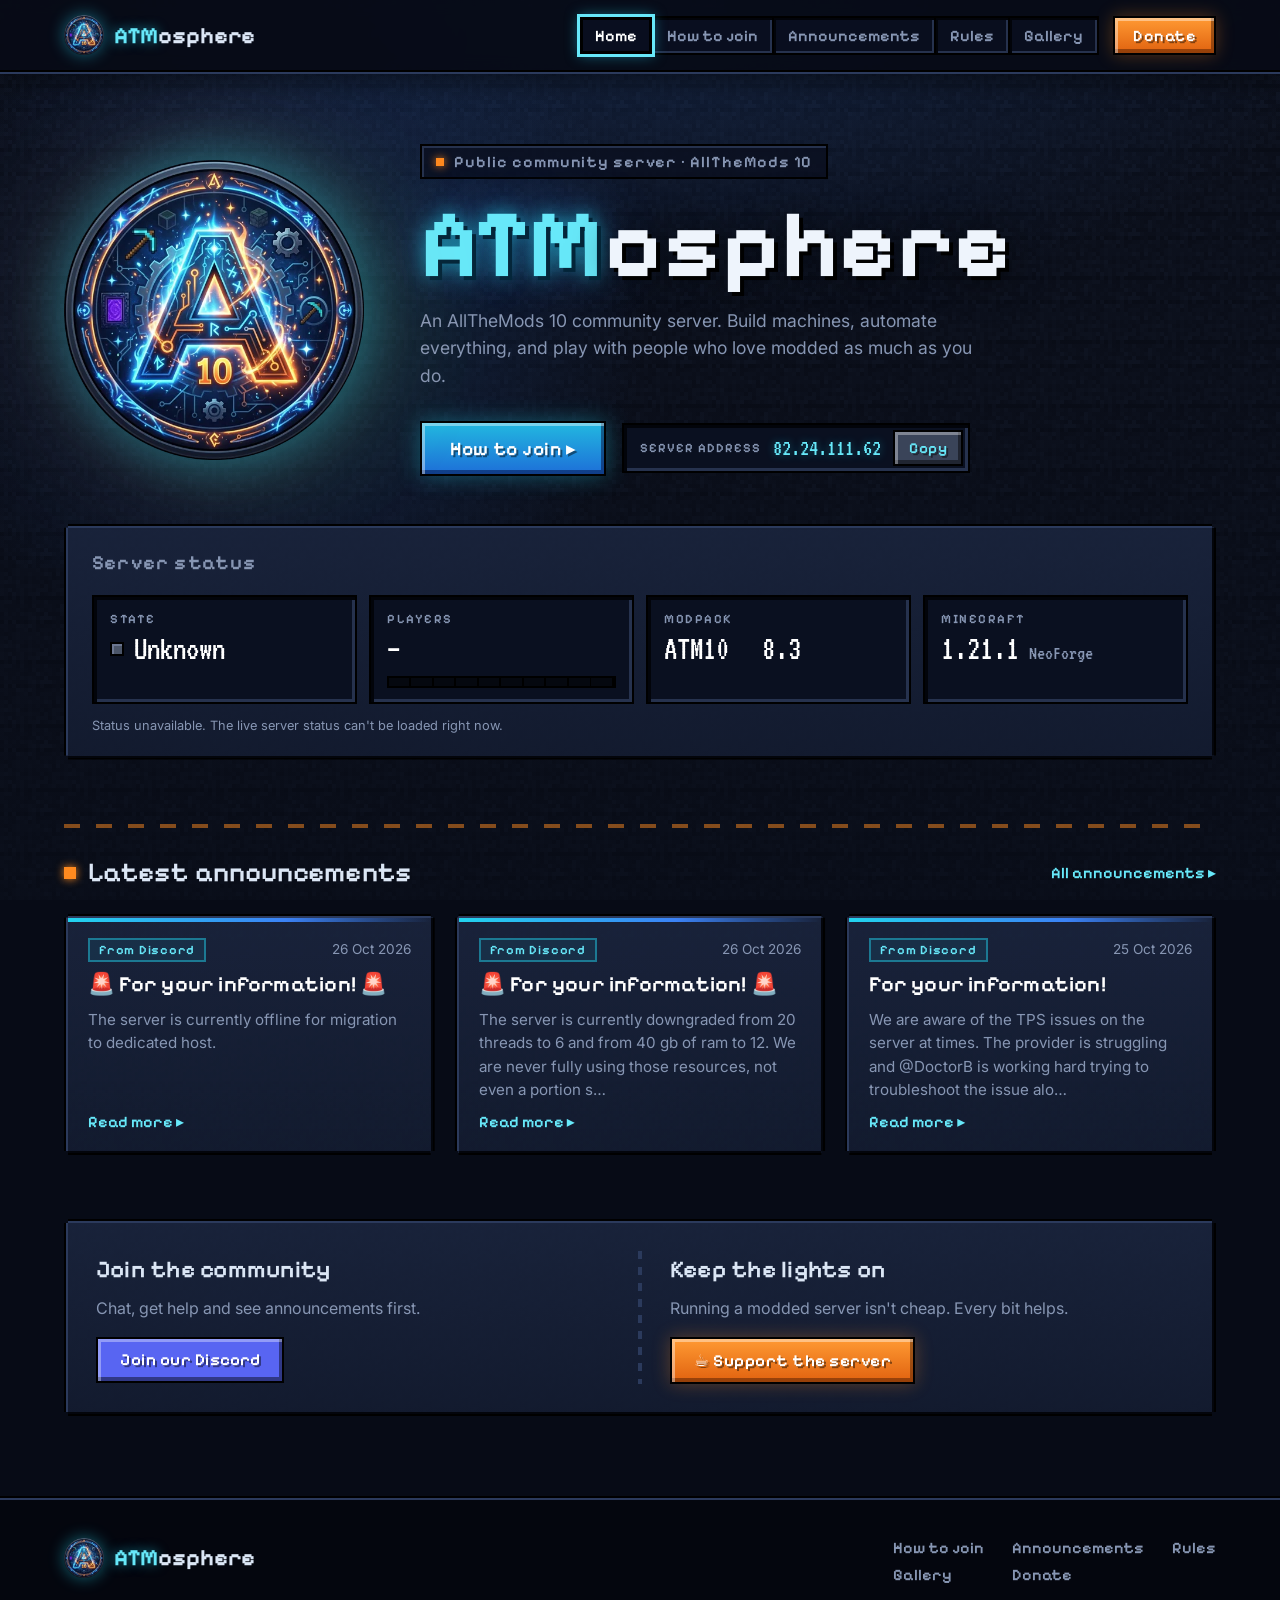
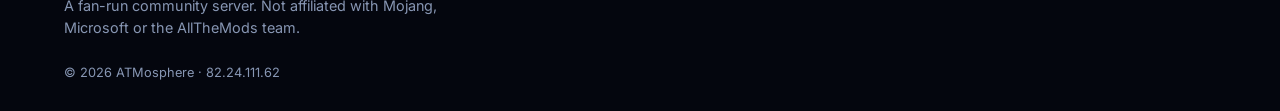
==== site/index.html @ a8f4a495 "Add the ATMosphere community site. Static site, Discord updater, and GitHub Pages workflow as the re" ====
<!DOCTYPE html>
<html lang="en">
<head>
<meta charset="utf-8">
<meta name="viewport" content="width=device-width, initial-scale=1">
<title>ATMosphere · AllTheMods 10 community server</title>
<meta name="description" content="ATMosphere, an AllTheMods 10 community Minecraft server.">
<link rel="icon" href="assets/atmosphere-logo-128.png">
<link rel="preconnect" href="https://fonts.googleapis.com">
<link rel="preconnect" href="https://fonts.gstatic.com" crossorigin>
<link href="https://fonts.googleapis.com/css2?family=Pixelify+Sans:wght@500;600;700&family=VT323&family=Inter:wght@400;500;600&display=swap" rel="stylesheet">
<link rel="stylesheet" href="css/style.css">
</head>
<body data-page="home">
<div class="mock-banner" id="placeholder-banner" hidden></div>

<header class="topbar">
  <div class="wrap topbar-inner">
    <a href="index.html" class="brand">
      <img src="assets/atmosphere-logo-128.webp" alt="" width="40" height="40">
      <span><span class="atm">ATM</span>osphere</span>
    </a>
    <input type="checkbox" id="navtoggle" class="navtoggle" aria-label="Menu">
    <label for="navtoggle" class="burger" aria-hidden="true"><span></span><span></span><span></span></label>
    <nav class="nav hotbar" aria-label="Main">
      <a href="index.html" class="slot active">Home</a>
      <a href="join.html" class="slot">How to join</a>
      <a href="announcements.html" class="slot">Announcements</a>
      <a href="rules.html" class="slot">Rules</a>
      <a href="gallery.html" class="slot">Gallery</a>
      <a href="donate.html" class="mc-btn mc-btn-orange nav-donate">Donate</a>
    </nav>
  </div>
</header>
<main>
  <section class="hero">
    <div class="wrap hero-inner">
      <div class="hero-logo">
        <img src="assets/atmosphere-logo-512.webp" alt="ATMosphere server logo" width="300" height="300">
      </div>
      <div class="hero-text">
        <p class="eyebrow"><span class="pix-dot"></span> Public community server · AllTheMods 10</p>
        <h1 class="logo"><span class="atm">ATM</span>osphere</h1>
        <p class="tagline">An AllTheMods 10 community server. Build machines, automate everything, and play with people who love modded as much as you do.</p>
        <div class="hero-actions">
          <a href="join.html" class="mc-btn mc-btn-cyan big">How to join ▸</a>
          <div class="ip-box">
            <span class="ip-label">Server address</span>
            <code data-cfg-text="server_address">82.24.111.62</code>
            <button type="button" class="mc-btn mc-btn-stone small" data-copy="server_address">Copy</button>
          </div>
        </div>
      </div>
    </div>
  </section>

  <section class="wrap status-section">
    <div class="panel status" id="status">
      <div class="panel-head">
        <h2>Server status</h2>
        <span class="tag tag-orange" data-st="tag" hidden>Example data</span>
      </div>
      <div class="status-grid">
        <div class="mc-slot stat">
          <span class="stat-label">State</span>
          <span class="stat-value"><span class="lamp off"></span><span data-st="state">Checking…</span></span>
        </div>
        <div class="mc-slot stat stat-players">
          <span class="stat-label">Players</span>
          <span class="stat-value"><span data-st="players">–</span> <small data-st="max"></small></span>
          <div class="xpbar"><div style="width:0"></div></div>
        </div>
        <div class="mc-slot stat">
          <span class="stat-label">Modpack</span>
          <span class="stat-value" data-st="version"><span data-cfg-text="modpack.short">ATM10</span>&nbsp;<span data-cfg-text="modpack.version">8.3</span></span>
        </div>
        <div class="mc-slot stat">
          <span class="stat-label">Minecraft</span>
          <span class="stat-value"><span data-st="mc">1.21.1</span> <small>NeoForge</small></span>
        </div>
      </div>
      <p class="status-updated" data-st="updated"></p>
    </div>
  </section>

  <section class="wrap news">
    <div class="section-head">
      <h2>Latest announcements</h2>
      <a href="announcements.html" class="link">All announcements ▸</a>
    </div>
    <div class="cards" id="latest-ann"><div class="panel state-msg">Loading announcements…</div></div>
  </section>

  <section class="wrap">
    <div class="panel cta-strip">
      <div class="cta">
        <h3>Join the community</h3>
        <p>Chat, get help and see announcements first.</p>
        <a href="https://discord.gg/n6RMet9ge8" data-cfg-href="discord_invite" target="_blank" rel="noopener" class="mc-btn mc-btn-discord">Join our Discord</a>
      </div>
      <div class="cta-divider"></div>
      <div class="cta">
        <h3>Keep the lights on</h3>
        <p>Running a modded server isn't cheap. Every bit helps.</p>
        <a href="donate.html" class="mc-btn mc-btn-orange">☕ Support the server</a>
      </div>
    </div>
  </section>
</main>
<footer class="footer">
  <div class="wrap footer-inner">
    <div>
      <a href="index.html" class="brand">
        <img src="assets/atmosphere-logo-128.webp" alt="" width="40" height="40">
        <span><span class="atm">ATM</span>osphere</span>
      </a>
      <p class="muted">A fan-run community server. Not affiliated with Mojang, Microsoft or the AllTheMods team.</p>
    </div>
    <nav class="footer-nav" aria-label="Footer">
      <a href="join.html">How to join</a><a href="announcements.html">Announcements</a>
      <a href="rules.html">Rules</a><a href="gallery.html">Gallery</a><a href="donate.html">Donate</a>
    </nav>
  </div>
  <div class="wrap muted small">© <span data-year>2026</span> ATMosphere · <span data-cfg-text="server_address">82.24.111.62</span></div>
</footer>
<script src="js/common.js"></script>
<script src="js/home.js"></script>
</body>
</html>
---- site/css/style.css ----
:root{
  --bg:#070b16; --bg2:#0c1324; --panel:#121a2e; --panel2:#18223a;
  --edge-hi:#2b3a5c; --edge-lo:#03050b;
  --text:#dbe6f5; --muted:#8796b3;
  --cyan:#22d3ee; --cyan-bright:#67e8f9; --blue:#3b82f6; --blue-deep:#1e3a8a;
  --orange:#ff8a1f; --orange-deep:#c2410c; --orange-bright:#ffb35c;
  --discord:#5865f2;
  --px:4px; /* one "pixel" of the blocky style */
  --pixel:"Pixelify Sans",system-ui,sans-serif;
}
*{box-sizing:border-box;margin:0;padding:0}
body{
  font-family:Inter,system-ui,sans-serif;color:var(--text);line-height:1.55;
  background-color:var(--bg);
  background-image:
    radial-gradient(ellipse 80% 50% at 50% 0%,rgba(59,130,246,.16),transparent 70%),
    linear-gradient(rgba(7,11,22,.72),rgba(7,11,22,.86)),
    url(../assets/block-tile.png);
  background-size:auto,auto,64px 64px;
  image-rendering:pixelated;
  background-attachment:fixed;
}
img{image-rendering:auto}
a{color:inherit;text-decoration:none}
.wrap{max-width:1200px;margin:0 auto;padding:0 24px}
h1,h2,h3{font-family:var(--pixel);font-weight:600;letter-spacing:.01em}
h2{font-size:1.7rem}
.muted{color:var(--muted)} .small{font-size:.8rem}
.atm{color:var(--cyan-bright);text-shadow:0 0 12px rgba(34,211,238,.6)}

.mock-banner{background:repeating-linear-gradient(45deg,#2a1606 0 12px,#341c08 12px 24px);color:var(--orange-bright);
  text-align:center;font:600 .85rem/1 var(--pixel);letter-spacing:.12em;text-transform:uppercase;padding:7px;border-bottom:2px solid #000}

/* ---------- Minecraft-style buttons (hard pixel bevel) ---------- */
.mc-btn{--face:#5a6378;--hi:rgba(255,255,255,.35);--lo:rgba(0,0,0,.45);
  display:inline-flex;align-items:center;justify-content:center;gap:8px;
  font:600 1.05rem var(--pixel);letter-spacing:.03em;color:#fff;text-shadow:2px 2px 0 rgba(0,0,0,.45);
  padding:11px 22px;border:2px solid #000;border-radius:0;cursor:pointer;background:var(--face);
  box-shadow:inset 3px 3px 0 var(--hi),inset -3px -4px 0 var(--lo);transition:filter .12s,transform .05s}
.mc-btn:hover{filter:brightness(1.15)}
.mc-btn:active{transform:translateY(1px);box-shadow:inset 3px 3px 0 var(--lo),inset -3px -3px 0 var(--hi)}
.mc-btn.big{font-size:1.2rem;padding:14px 28px}
.mc-btn.small{font-size:.95rem;padding:7px 14px}
.mc-btn-cyan{--face:linear-gradient(180deg,#22b8e0,#1d6fd8);color:#fff;box-shadow:inset 3px 3px 0 rgba(255,255,255,.4),inset -3px -4px 0 rgba(0,0,40,.45),0 0 22px rgba(34,211,238,.35)}
.mc-btn-orange{--face:linear-gradient(180deg,#ff9a33,#e0620f);box-shadow:inset 3px 3px 0 rgba(255,255,255,.4),inset -3px -4px 0 rgba(60,20,0,.45),0 0 18px rgba(255,138,31,.3)}
.mc-btn-stone{--face:#3a4459;color:var(--cyan-bright)}
.mc-btn-discord{--face:var(--discord)}

/* ---------- Panels with stepped pixel corners ---------- */
.panel{
  position:relative;background:
    linear-gradient(180deg,rgba(24,34,58,.94),rgba(18,26,46,.96)),
    url(../assets/panel-tile.png);
  background-size:auto,48px 48px;
  border:2px solid #000;
  box-shadow:inset 2px 2px 0 var(--edge-hi),inset -2px -2px 0 var(--edge-lo),0 10px 28px rgba(0,0,0,.45);
  clip-path:polygon(0 var(--px),var(--px) var(--px),var(--px) 0,calc(100% - var(--px)) 0,calc(100% - var(--px)) var(--px),100% var(--px),
    100% calc(100% - var(--px)),calc(100% - var(--px)) calc(100% - var(--px)),calc(100% - var(--px)) 100%,var(--px) 100%,var(--px) calc(100% - var(--px)),0 calc(100% - var(--px)));
}

/* inventory slot */
.mc-slot{background:#0a1020;border:2px solid #000;
  box-shadow:inset 3px 3px 0 #02040a,inset -3px -3px 0 #26324e}

/* ---------- Top bar with hotbar menu ---------- */
.topbar{position:sticky;top:0;z-index:10;background:rgba(7,11,22,.9);backdrop-filter:blur(8px);
  border-bottom:2px solid #000;box-shadow:0 2px 0 var(--edge-hi),0 8px 24px rgba(0,0,0,.5)}
.topbar-inner{display:flex;align-items:center;justify-content:space-between;height:70px}
.brand{display:inline-flex;align-items:center;gap:10px;font:700 1.45rem var(--pixel)}
.brand img{width:40px;height:40px;filter:drop-shadow(0 0 8px rgba(34,211,238,.45))}
.hotbar{display:flex;align-items:center;gap:0}
.hotbar .slot{font:600 1rem var(--pixel);color:var(--muted);padding:8px 14px;
  background:rgba(10,16,32,.85);border:2px solid #000;margin-left:-2px;
  box-shadow:inset 2px 2px 0 #02040a,inset -2px -2px 0 #26324e;transition:color .12s}
.hotbar .slot:hover{color:var(--text)}
.hotbar .slot.active{color:#fff;position:relative;z-index:1;
  outline:3px solid var(--cyan-bright);outline-offset:-1px;box-shadow:0 0 14px rgba(34,211,238,.5),inset 0 0 0 2px #000}
.nav-donate{margin-left:14px;padding:8px 18px;font-size:1rem}
.navtoggle,.burger{display:none}

/* ---------- Hero ---------- */
.hero{padding:72px 0 92px;position:relative;overflow:hidden;border-bottom:2px solid #000}
.hero::before{content:"";position:absolute;left:22%;top:50%;width:760px;height:760px;transform:translate(-50%,-50%);
  background:radial-gradient(circle,rgba(34,211,238,.18),rgba(59,130,246,.08) 40%,transparent 68%);pointer-events:none}
.hero::after{content:"";position:absolute;left:0;right:0;bottom:0;height:var(--px);
  background:repeating-linear-gradient(90deg,var(--orange) 0 16px,transparent 16px 32px);opacity:.55}
.hero-inner{position:relative;z-index:1;display:grid;grid-template-columns:auto 1fr;gap:56px;align-items:center}
.hero-logo img{width:300px;height:300px;display:block;filter:drop-shadow(0 0 28px rgba(34,211,238,.45)) drop-shadow(0 0 60px rgba(255,138,31,.15));
  animation:float 6s ease-in-out infinite}
@keyframes float{50%{transform:translateY(-8px)}}
.eyebrow{display:inline-flex;align-items:center;gap:10px;font:600 1rem var(--pixel);letter-spacing:.06em;color:var(--muted);
  padding:6px 14px;background:rgba(10,16,32,.8);border:2px solid #000;box-shadow:inset 2px 2px 0 #26324e}
.pix-dot{width:8px;height:8px;background:var(--orange);box-shadow:0 0 8px var(--orange)}
.logo{font:700 clamp(3.2rem,7.5vw,6.4rem)/1 var(--pixel);margin:18px 0 14px;color:#eef4fc;
  text-shadow:4px 4px 0 #000,0 0 40px rgba(0,0,0,.6)}
.logo .atm{color:var(--cyan-bright);text-shadow:4px 4px 0 #04263a,0 0 20px rgba(34,211,238,.7),0 0 56px rgba(59,130,246,.45)}
.tagline{max-width:560px;color:var(--muted);font-size:1.1rem}
.hero-actions{display:flex;align-items:center;gap:16px;margin-top:32px;flex-wrap:wrap}
.ip-box{display:flex;align-items:center;gap:12px;padding:5px 5px 5px 16px}
.ip-box{background:#0a1020;border:2px solid #000;box-shadow:inset 3px 3px 0 #02040a,inset -3px -3px 0 #26324e}
.ip-label{font:600 .8rem var(--pixel);letter-spacing:.08em;text-transform:uppercase;color:var(--muted)}
.ip-box code{font:1.45rem/1 VT323,monospace;color:var(--cyan-bright);text-shadow:0 0 8px rgba(34,211,238,.45)}

/* ---------- Status ---------- */
.status-section{margin-top:-44px;position:relative;z-index:2}
.status{padding:22px 26px}
.panel-head,.section-head{display:flex;align-items:center;justify-content:space-between;gap:12px}
.panel-head h2{font-size:1.25rem;color:var(--muted);letter-spacing:.06em}
.status-grid{display:grid;grid-template-columns:repeat(4,1fr);gap:12px;margin-top:16px}
.stat{padding:14px 16px}
.stat-label{display:block;font:600 .8rem var(--pixel);letter-spacing:.12em;text-transform:uppercase;color:var(--muted)}
.stat-value{display:flex;align-items:baseline;gap:10px;font:2.1rem/1.1 VT323,monospace;margin-top:4px;color:#fff}
.stat-value small{font-size:1.25rem;color:var(--muted)}
.lamp{width:14px;height:14px;flex:none;align-self:center;background:var(--orange);border:2px solid #000;
  box-shadow:inset 2px 2px 0 var(--orange-bright),0 0 10px var(--orange),0 0 22px rgba(255,138,31,.55);animation:pulse 2.4s infinite}
@keyframes pulse{50%{box-shadow:inset 2px 2px 0 var(--orange-bright),0 0 4px var(--orange),0 0 10px rgba(255,138,31,.3)}}
/* XP-bar style meter */
.xpbar{height:12px;margin-top:8px;background:#05080f;border:2px solid #000;position:relative;overflow:hidden}
.xpbar>div{height:100%;background:linear-gradient(180deg,var(--cyan-bright) 0 40%,var(--cyan) 40% 70%,var(--blue) 70%);box-shadow:0 0 10px rgba(34,211,238,.7)}
.xpbar::after{content:"";position:absolute;inset:0;background:repeating-linear-gradient(90deg,transparent 0 calc(10% - 2px),#000 calc(10% - 2px) 10%)}

.tag{font:600 .8rem var(--pixel);letter-spacing:.06em;padding:2px 9px;border:2px solid}
.tag-cyan{color:var(--cyan-bright);border-color:rgba(34,211,238,.45);background:rgba(34,211,238,.08)}
.tag-orange{color:var(--orange-bright);border-color:rgba(255,138,31,.5);background:rgba(255,138,31,.1)}

/* ---------- News ---------- */
.news{margin-top:64px}
.section-head h2::before{content:"";display:inline-block;width:12px;height:12px;background:var(--orange);margin-right:12px;
  box-shadow:0 0 8px var(--orange);vertical-align:2px}
.cards{display:grid;grid-template-columns:repeat(3,1fr);gap:20px;margin-top:20px}
.card{padding:22px;display:flex;flex-direction:column;gap:10px}
.card::before{content:"";position:absolute;top:2px;left:2px;right:2px;height:var(--px);background:linear-gradient(90deg,var(--cyan),var(--blue) 60%,transparent)}
.card:hover{filter:brightness(1.08)}
.card-meta{display:flex;justify-content:space-between;align-items:center;font-size:.85rem;color:var(--muted)}
.card h3{font-size:1.35rem;line-height:1.2;color:#fff}
.card p{color:var(--muted);font-size:.95rem;flex:1}
.link{font:600 1rem var(--pixel);color:var(--cyan-bright)}
.link:hover{color:var(--orange-bright)}

/* ---------- CTA ---------- */
.cta-strip{margin-top:64px;display:grid;grid-template-columns:1fr auto 1fr;gap:28px;padding:30px}
.cta{display:flex;flex-direction:column;align-items:flex-start;gap:8px}
.cta h3{font-size:1.5rem}
.cta p{color:var(--muted);margin-bottom:8px}
.cta-divider{width:4px;background:repeating-linear-gradient(180deg,var(--edge-hi) 0 8px,transparent 8px 16px)}

/* ---------- Footer ---------- */
.footer{margin-top:80px;padding:40px 0 28px;border-top:2px solid #000;box-shadow:inset 0 2px 0 var(--edge-hi);background:rgba(3,5,11,.75)}
.footer-inner{display:flex;justify-content:space-between;gap:32px;flex-wrap:wrap;margin-bottom:24px}
.footer-inner p{max-width:420px;margin-top:10px;font-size:.9rem}
.footer-nav{display:grid;grid-template-columns:repeat(3,auto);gap:8px 28px;align-content:start}
.footer-nav a{color:var(--muted);font:600 1rem var(--pixel)}
.footer-nav a:hover{color:var(--cyan-bright)}

/* ---------- Responsive ---------- */
@media (max-width:1100px){
  .burger{display:flex;flex-direction:column;gap:5px;cursor:pointer;padding:8px}
  .burger span{width:24px;height:3px;background:var(--text)}
  .nav{display:none;position:absolute;top:70px;left:0;right:0;flex-direction:column;align-items:stretch;background:var(--bg2);
    border-bottom:2px solid #000;padding:12px 24px 20px}
  .navtoggle:checked~.nav{display:flex}
  .hotbar .slot{margin:-2px 0 0}
  .nav-donate{margin:12px 0 0}
}
@media (max-width:980px){
  .hero-inner{grid-template-columns:1fr;text-align:center;gap:24px}
  .hero::before{left:50%;top:30%}
  .hero-logo img{width:220px;height:220px;margin:0 auto}
  .tagline{margin:0 auto}
  .hero-actions{justify-content:center}
  .status-grid{grid-template-columns:repeat(2,1fr)}
  .cards{grid-template-columns:1fr}
}
@media (max-width:600px){
  .wrap{padding:0 16px}
  .mock-banner{font-size:.7rem;letter-spacing:.06em}
  .brand{font-size:1.25rem}
  .brand img{width:34px;height:34px}
  .hero{padding:36px 0 72px}
  .hero-logo img{width:180px;height:180px}
  .eyebrow{font-size:.78rem;letter-spacing:.03em}
  .hero-actions{flex-direction:column;align-items:stretch}
  .ip-box{justify-content:space-between}
  .ip-label{display:none}
  .status{padding:18px}
  .stat{padding:12px}
  .stat-value{font-size:1.8rem}
  .cta-strip{grid-template-columns:1fr;padding:22px}
  .cta-divider{width:auto;height:4px;background:repeating-linear-gradient(90deg,var(--edge-hi) 0 8px,transparent 8px 16px)}
  .cta .mc-btn{align-self:stretch}
  .footer-nav{grid-template-columns:repeat(2,auto)}
}

/* review fixes */
.hero{border-bottom:0}
.hero::after{display:none}
body{background-image:
    radial-gradient(ellipse 80% 50% at 50% 0%,rgba(59,130,246,.16),transparent 70%),
    linear-gradient(rgba(7,11,22,.55),rgba(7,11,22,.78)),
    url(../assets/block-tile.png)}
.news .section-head{padding-top:28px;background:repeating-linear-gradient(90deg,rgba(255,138,31,.5) 0 16px,transparent 16px 32px) top/100% 4px no-repeat}
@media (max-width:600px){.cta .mc-btn{font-size:.95rem;padding:11px 12px;white-space:nowrap}}

/* =================== Full-site components =================== */
[hidden]{display:none!important}
.mock-banner.hide{display:none}
.nav-donate.active{outline:3px solid var(--cyan-bright);outline-offset:1px}
main{min-height:50vh}

/* inner page header */
.page-hero{padding:56px 0 40px;position:relative;overflow:hidden}
.page-hero::before{content:"";position:absolute;left:50%;top:0;width:900px;height:360px;transform:translateX(-50%);
  background:radial-gradient(ellipse,rgba(34,211,238,.13),transparent 65%);pointer-events:none}
.page-hero .wrap{position:relative}
.page-hero h1{font:700 clamp(2.4rem,5vw,3.8rem)/1.05 var(--pixel);color:#eef4fc;text-shadow:3px 3px 0 #000}
.page-hero h1 .hl{color:var(--cyan-bright);text-shadow:3px 3px 0 #04263a,0 0 18px rgba(34,211,238,.55)}
.page-hero p{color:var(--muted);font-size:1.1rem;max-width:680px;margin-top:12px}
.crumb{font:600 .9rem var(--pixel);color:var(--muted);margin-bottom:10px;letter-spacing:.04em}
.crumb a{color:var(--cyan-bright)}
.section{margin-top:40px}
.notice{display:flex;gap:12px;align-items:flex-start;padding:14px 18px;background:rgba(255,138,31,.08);border:2px solid rgba(255,138,31,.45);color:var(--text)}
.notice strong{font-family:var(--pixel);color:var(--orange-bright)}
.state-msg{padding:28px;text-align:center;color:var(--muted);font-family:var(--pixel);font-size:1.1rem}

/* status unavailable */
.lamp.off{background:#4b5568;box-shadow:inset 2px 2px 0 #6b7690;animation:none}
.lamp.down{background:#ef4444;box-shadow:inset 2px 2px 0 #fca5a5,0 0 10px #ef4444;animation:none}
.status-updated{margin-top:12px;font-size:.8rem;color:var(--muted)}

/* feed (news / announcements) */
.feed{display:flex;flex-direction:column;gap:18px}
.post{padding:24px 28px}
.post::before{content:"";position:absolute;top:2px;left:2px;right:2px;height:var(--px);background:linear-gradient(90deg,var(--cyan),var(--blue) 60%,transparent)}
.feed.ann .post::before{background:linear-gradient(90deg,var(--orange),var(--orange-deep) 60%,transparent)}
.post h2{font-size:1.5rem;line-height:1.2;margin:10px 0 8px;color:#fff;text-transform:none}
.post .body p{color:#b7c4d9;margin-top:8px}
.post-meta{display:flex;gap:12px;align-items:center;flex-wrap:wrap;color:var(--muted);font-size:.88rem}
.post-foot{margin-top:14px}
.tag-ex{color:#fca5a5;border-color:rgba(239,68,68,.45);background:rgba(239,68,68,.08)}

/* how to join */
.steps{display:flex;flex-direction:column;gap:22px}
.step{display:grid;grid-template-columns:72px 1fr;gap:22px;padding:26px 28px}
.step-num{width:72px;height:72px;display:flex;align-items:center;justify-content:center;font:2.6rem/1 VT323,monospace;color:var(--orange-bright);
  text-shadow:0 0 10px rgba(255,138,31,.6)}
.step h2{font-size:1.6rem;text-transform:none;color:#fff}
.step p,.step li{color:#b7c4d9}
.step p{margin-top:8px}
.step ol,.step ul{margin:10px 0 0 22px}
.step li{margin-top:4px}
.step .actions{display:flex;gap:12px;flex-wrap:wrap;margin-top:16px;align-items:center}
.kbd{font:1.15rem VT323,monospace;padding:0 6px;background:#0a1020;border:1px solid #26324e;color:var(--cyan-bright)}
.chip{display:inline-block;font:600 .85rem var(--pixel);padding:2px 10px;border:2px solid var(--edge-hi);background:#0a1020;color:var(--text)}
.tip{margin-top:16px;padding:14px 16px;border-left:4px solid var(--cyan);background:rgba(34,211,238,.06)}
.tip.orange{border-left-color:var(--orange);background:rgba(255,138,31,.07)}
.tip b{font-family:var(--pixel);color:var(--cyan-bright);font-weight:600}
.tip.orange b{color:var(--orange-bright)}
.mods-head{display:flex;justify-content:space-between;align-items:center;gap:12px;margin-top:18px;flex-wrap:wrap}
.mods-count{font:1.4rem VT323,monospace;color:var(--cyan-bright)}
.mods-grid{display:grid;grid-template-columns:repeat(3,1fr);gap:12px;margin-top:12px}
.mod{display:grid;grid-template-columns:48px 1fr;gap:12px;padding:14px;align-items:start}
.mod-icon{width:48px;height:48px;display:flex;align-items:center;justify-content:center;font:700 1.1rem var(--pixel);color:#fff;
  border:2px solid #000;box-shadow:inset 3px 3px 0 rgba(255,255,255,.25),inset -3px -3px 0 rgba(0,0,0,.35)}
.mod h3{font-size:1.1rem;line-height:1.2;color:#fff}
.mod .ver{font:1.15rem VT323,monospace;color:var(--muted);margin-top:2px}
.mod .ver b{color:var(--cyan-bright);font-weight:400}
.mod .file{font:.95rem VT323,monospace;color:#6b7a98;word-break:break-all;margin-top:2px}
.mod .note{font-size:.82rem;color:var(--orange-bright);margin-top:6px}
.mod .btns{display:flex;gap:8px;flex-wrap:wrap;margin-top:10px}
.mc-btn.xs{font-size:.85rem;padding:5px 10px;border-width:2px;box-shadow:inset 2px 2px 0 rgba(255,255,255,.35),inset -2px -3px 0 rgba(0,0,0,.45)}
.mc-btn-cf{--face:linear-gradient(180deg,#f16436,#c2410c)}
.mc-btn-mr{--face:linear-gradient(180deg,#1bd96a,#0f9e4a);color:#04140a;text-shadow:none}
.hidden-mods{margin-top:14px;font-size:.88rem;color:var(--muted)}
.hidden-mods summary{cursor:pointer;font-family:var(--pixel);color:var(--text)}
.hidden-mods li{margin:6px 0 0 18px}

/* rules */
.rules{list-style:none;display:flex;flex-direction:column;gap:12px}
.rule{display:grid;grid-template-columns:56px 1fr;gap:18px;padding:18px 22px;align-items:center}
.rule .mc-slot{width:56px;height:56px;display:flex;align-items:center;justify-content:center;font:2.1rem VT323,monospace;color:var(--orange-bright)}
.rule h2{font-size:1.3rem;text-transform:none;color:#fff}
.rule p{color:#b7c4d9;margin-top:2px}

/* gallery */
.gallery{display:grid;grid-template-columns:repeat(3,1fr);gap:16px}
.shot{padding:8px;cursor:pointer;text-align:left;color:inherit;font:inherit;width:100%}
.shot img{display:block;width:100%;height:auto;aspect-ratio:16/9;object-fit:cover;border:2px solid #000;image-rendering:auto}
.shot:hover,.shot:focus-visible{filter:brightness(1.12);outline:none}
.shot:focus-visible{box-shadow:0 0 0 3px var(--cyan-bright)}
.shot .cap{padding:10px 6px 4px}
.shot .cap h3{font-size:1.05rem;color:#fff}
.shot .cap p{font-size:.85rem;color:var(--muted);margin-top:2px}
.lightbox{position:fixed;inset:0;z-index:100;background:rgba(3,5,11,.92);display:flex;align-items:center;justify-content:center;padding:24px}
.lightbox[hidden]{display:none}
.lb-inner{max-width:1100px;width:100%}
.lb-inner img{width:100%;max-height:75vh;object-fit:contain;border:2px solid #000;background:#000;box-shadow:0 0 40px rgba(34,211,238,.2)}
.lb-cap{display:flex;justify-content:space-between;gap:16px;align-items:center;margin-top:12px;flex-wrap:wrap}
.lb-cap h3{font-size:1.3rem}
.lb-cap p{color:var(--muted);font-size:.9rem}
.lb-close{position:absolute;top:16px;right:16px}
.lb-prev,.lb-next{position:absolute;top:50%;transform:translateY(-50%)}
.lb-prev{left:16px}.lb-next{right:16px}

/* donate */
.donate-grid{display:grid;grid-template-columns:1.2fr 1fr;gap:22px;align-items:stretch}
.donate-grid .panel{padding:28px}
.donate-grid h2{font-size:1.5rem;text-transform:none;color:#fff;margin-bottom:10px}
.donate-grid p{color:#b7c4d9}
.uses{list-style:none;margin-top:14px;display:flex;flex-direction:column;gap:10px}
.uses li{display:flex;gap:12px;align-items:flex-start;color:#b7c4d9}
.uses li::before{content:"";flex:none;width:12px;height:12px;margin-top:6px;background:var(--orange);box-shadow:0 0 8px var(--orange)}
.kofi-box{display:flex;flex-direction:column;align-items:center;justify-content:center;text-align:center;gap:14px}
.kofi-box img{width:140px;height:140px;filter:drop-shadow(0 0 22px rgba(34,211,238,.4))}
.mc-btn.huge{font-size:1.4rem;padding:18px 34px}

@media (max-width:980px){
  .mods-grid{grid-template-columns:repeat(2,1fr)}
  .gallery{grid-template-columns:repeat(2,1fr)}
  .donate-grid{grid-template-columns:1fr}
}
@media (max-width:600px){
  .page-hero{padding:36px 0 24px}
  .step{grid-template-columns:1fr;gap:10px;padding:20px}
  .step-num{width:56px;height:56px;font-size:2.1rem}
  .mods-grid,.gallery{grid-template-columns:1fr}
  .post{padding:20px}
  .rule{grid-template-columns:44px 1fr;gap:14px;padding:14px 16px}
  .rule .mc-slot{width:44px;height:44px;font-size:1.7rem}
  .donate-grid .panel{padding:20px}
  .mc-btn.huge{font-size:1.15rem;padding:16px 18px;align-self:stretch}
  .lb-prev,.lb-next{top:auto;bottom:16px;transform:none}
}
.donate-grid .panel:first-child{display:flex;flex-direction:column;justify-content:center}
.donate-grid #donate-intro{font-size:1.08rem;line-height:1.7}
@media (max-width:600px){
  .mod{grid-template-columns:36px 1fr;gap:10px;padding:12px}
  .mod-icon{width:36px;height:36px;font-size:.9rem}
  .mc-btn.xs{font-size:.8rem;padding:5px 8px}
}
.status-grid{grid-template-columns:repeat(4,minmax(0,1fr))}
@media (max-width:980px){.status-grid{grid-template-columns:repeat(2,minmax(0,1fr))}}
.stat-value{white-space:nowrap}
@media (max-width:600px){.stat{padding:12px 10px}.stat-value{font-size:1.6rem;gap:6px}.stat-value small{font-size:.95rem}}
/* --- Discord-rendered announcement bodies --- */
.post .body{color:#b7c4d9;overflow-wrap:anywhere}
.post .body>*+*{margin-top:8px}
.post .body p{margin-top:8px}
.post .body ul,.post .body ol{padding-left:1.4em;margin-top:8px}
.post .body li{margin:3px 0}
.post .body ul li::marker{color:var(--cyan)}
.post .body ol li::marker{color:var(--orange);font-family:"VT323",monospace;font-size:1.15em}
.post .body strong{color:#e6eefc}
.post .body h3,.post .body h4,.post .body h5{color:#fff;margin-top:14px;font-size:1.15rem;text-transform:none}
.post .body blockquote{border-left:4px solid var(--blue);padding:4px 0 4px 12px;color:#9fb0c9}
.post .body code{font-family:"VT323",monospace;font-size:1.1em;background:#0a1020;border:1px solid #22304d;padding:0 4px}
.post .body pre{background:#0a1020;border:2px solid #000;padding:10px 12px;overflow:auto}
.post .body pre code{border:0;padding:0;background:none}
.post .body small{color:var(--muted)}
.spoiler{background:#2a3550;color:transparent;cursor:pointer;border-radius:2px}
.spoiler.shown{background:#1a2338;color:inherit;cursor:auto}
.post-imgs{display:flex;flex-wrap:wrap;gap:10px;margin-top:14px}
.post-img img{display:block;max-width:100%;height:auto;max-height:420px;border:2px solid #000}
.lb-side{display:flex;align-items:center;gap:14px}
.lb-link[hidden]{display:none}
.lb-cap h3{overflow-wrap:anywhere}
.shot .cap h3{display:-webkit-box;-webkit-line-clamp:2;-webkit-box-orient:vertical;overflow:hidden;overflow-wrap:anywhere}
.card h3{overflow-wrap:anywhere}
@media (max-width:600px){.section-head{flex-wrap:wrap;gap:4px 12px}.section-head .link{white-space:nowrap}}
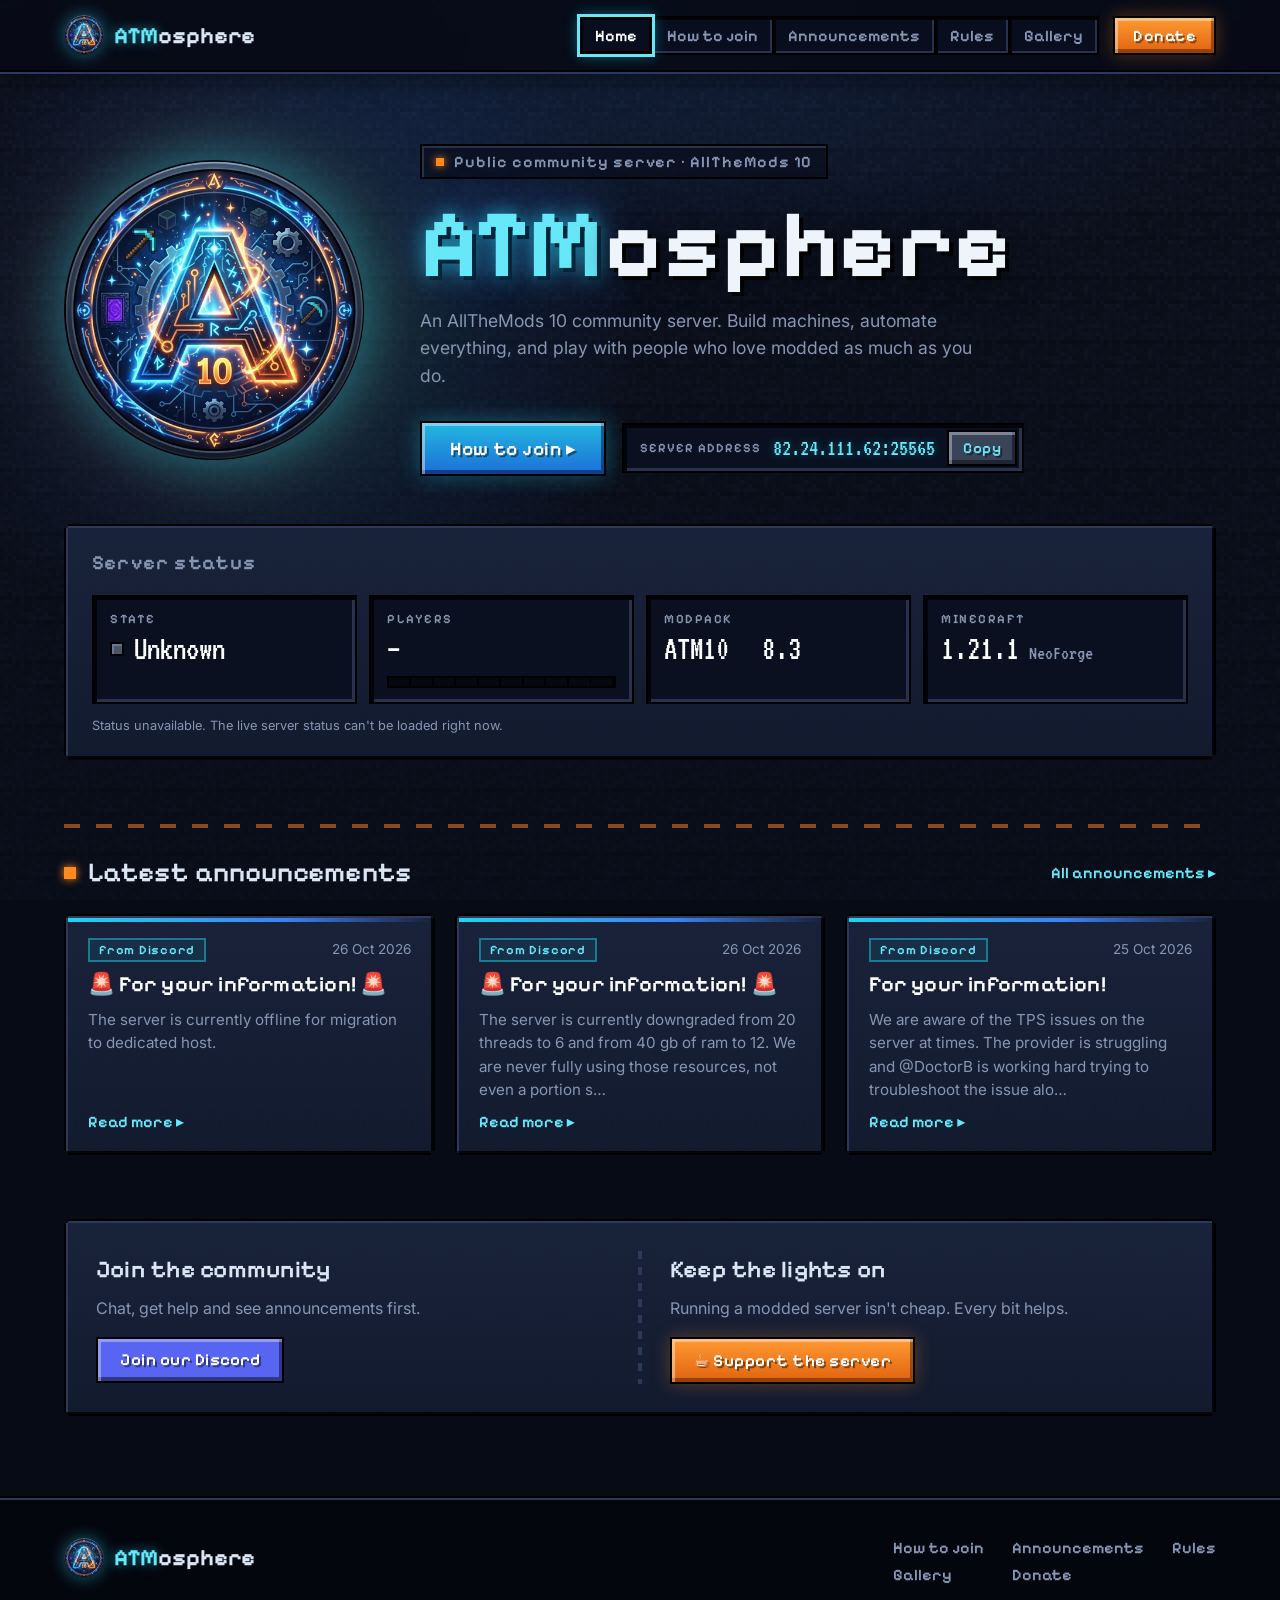
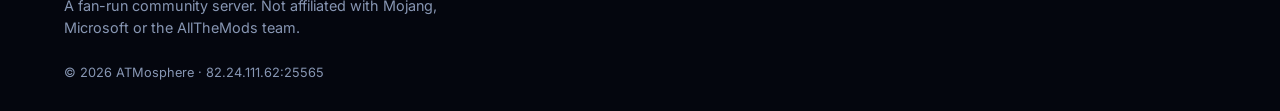
==== commit c2018d81: "Show and copy the full server address with port Co-authored-by: luxxiz <luxxiz@users.noreply.github." ====
--- a/site/index.html
+++ b/site/index.html
@@ -9,7 +9,7 @@
 <link rel="preconnect" href="https://fonts.googleapis.com">
 <link rel="preconnect" href="https://fonts.gstatic.com" crossorigin>
 <link href="https://fonts.googleapis.com/css2?family=Pixelify+Sans:wght@500;600;700&family=VT323&family=Inter:wght@400;500;600&display=swap" rel="stylesheet">
-<link rel="stylesheet" href="css/style.css">
+<link rel="stylesheet" href="css/style.css?v=9a8f2307">
 </head>
 <body data-page="home">
 <div class="mock-banner" id="placeholder-banner" hidden></div>
@@ -46,7 +46,7 @@
           <a href="join.html" class="mc-btn mc-btn-cyan big">How to join ▸</a>
           <div class="ip-box">
             <span class="ip-label">Server address</span>
-            <code data-cfg-text="server_address">82.24.111.62</code>
+            <code data-cfg-text="server_address">82.24.111.62:25565</code>
             <button type="button" class="mc-btn mc-btn-stone small" data-copy="server_address">Copy</button>
           </div>
         </div>
@@ -121,9 +121,9 @@
       <a href="rules.html">Rules</a><a href="gallery.html">Gallery</a><a href="donate.html">Donate</a>
     </nav>
   </div>
-  <div class="wrap muted small">© <span data-year>2026</span> ATMosphere · <span data-cfg-text="server_address">82.24.111.62</span></div>
+  <div class="wrap muted small">© <span data-year>2026</span> ATMosphere · <span data-cfg-text="server_address">82.24.111.62:25565</span></div>
 </footer>
-<script src="js/common.js"></script>
-<script src="js/home.js"></script>
+<script src="js/common.js?v=1c271dff"></script>
+<script src="js/home.js?v=4925da52"></script>
 </body>
 </html>
--- a/site/css/style.css
+++ b/site/css/style.css
@@ -366,3 +366,9 @@
 .shot .cap h3{display:-webkit-box;-webkit-line-clamp:2;-webkit-box-orient:vertical;overflow:hidden;overflow-wrap:anywhere}
 .card h3{overflow-wrap:anywhere}
 @media (max-width:600px){.section-head{flex-wrap:wrap;gap:4px 12px}.section-head .link{white-space:nowrap}}
+
+/* donate perks */
+.perks-title{margin-top:22px}
+.perks{list-style:none;display:flex;flex-direction:column;gap:10px;margin-top:10px;padding:0}
+.perks li{display:flex;align-items:center;gap:14px;color:#dbe5f3}
+.perks .mc-slot{width:40px;height:40px;flex:none;display:flex;align-items:center;justify-content:center;font:1.5rem VT323,monospace;color:var(--orange-bright)}
